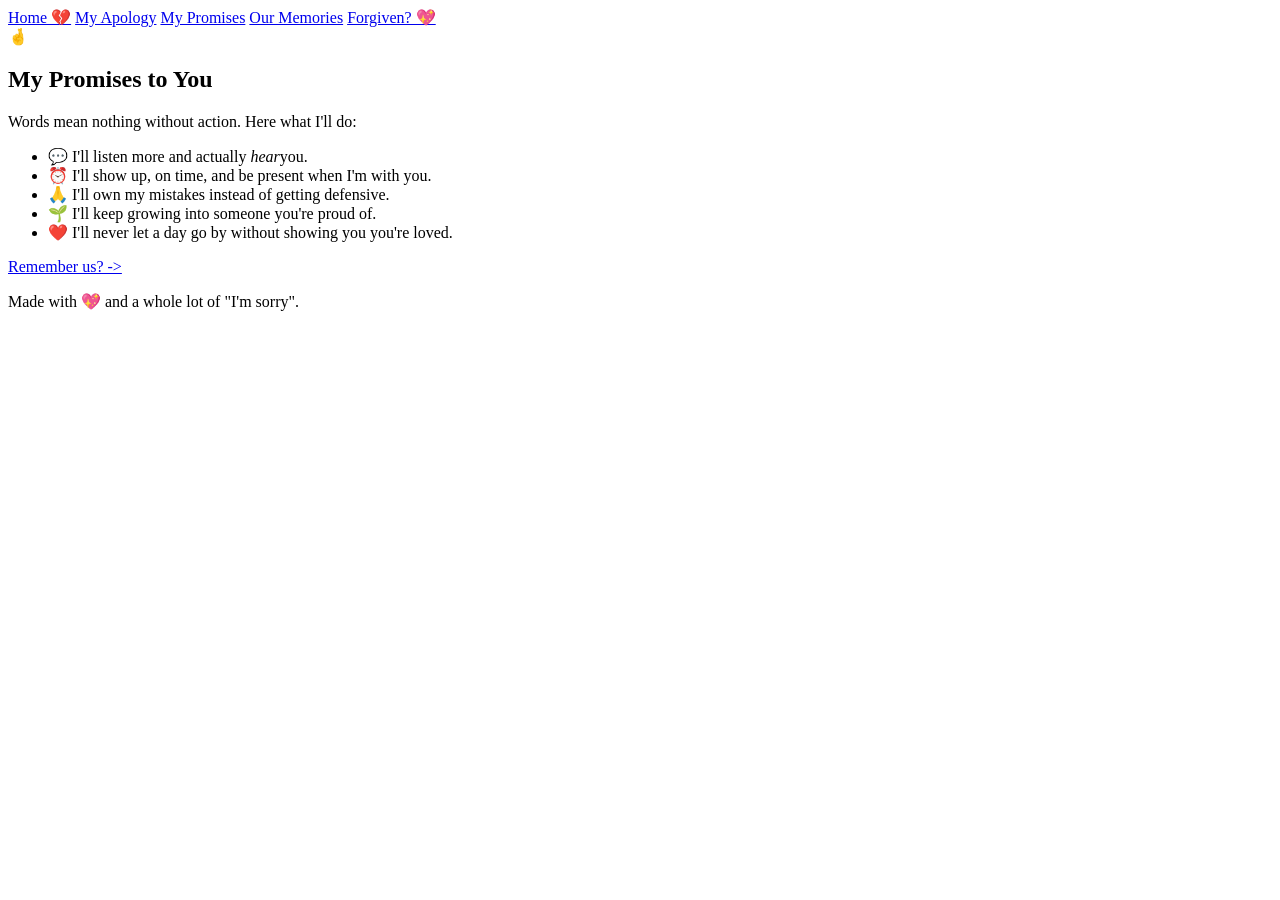
==== promises.html @ 35e125b9 "Add files via upload" ====
<!DOCTYPE html>
<html lang="en">
<head>
    <meta charset="UTF-8">
    <meta name="viewport" content="width=device-width, initial-scale=1.0">
    <title>My Promises 🤞</title>
    <link rel="stylesheet" href="css/style.css">
</head>
<body>
    <nav class="navbar">
        <a href="index.html">Home 💔</a>
        <a href="reasons.html">My Apology</a>
        <a href="promises.html" class="active">My Promises</a>
        <a href="memories.html">Our Memories</a>
        <a href="forgiven.html">Forgiven? 💖</a>
    </nav>

    <main class="page">
        <div class="card">
            <div class="emoji-big">🤞</div>
            <h2> My Promises to You</h2>
            <p class="subtitle">Words mean nothing without action. Here what I'll do:</p>
            <ul class="promise-list">
                <li>💬 I'll listen more and actually <em>hear</em>you.</li>
                <li>⏰ I'll show up, on time, and be present when I'm with you.</li>
                <li>🙏 I'll own my mistakes instead of getting defensive.</li>
                <li>🌱 I'll keep growing into someone you're proud of.</li>
                <li>❤️ I'll never let a day go by without showing you you're loved.</li>
            </ul>
            <a class="next-link" href="memories.html"> Remember us? -></a>
        </div>
        <p class="footer-note"> Made with 💖 and a whole lot of "I'm sorry".</p>
    </main>

    <script src="js/hearts.js"></script>
</body>
</html>
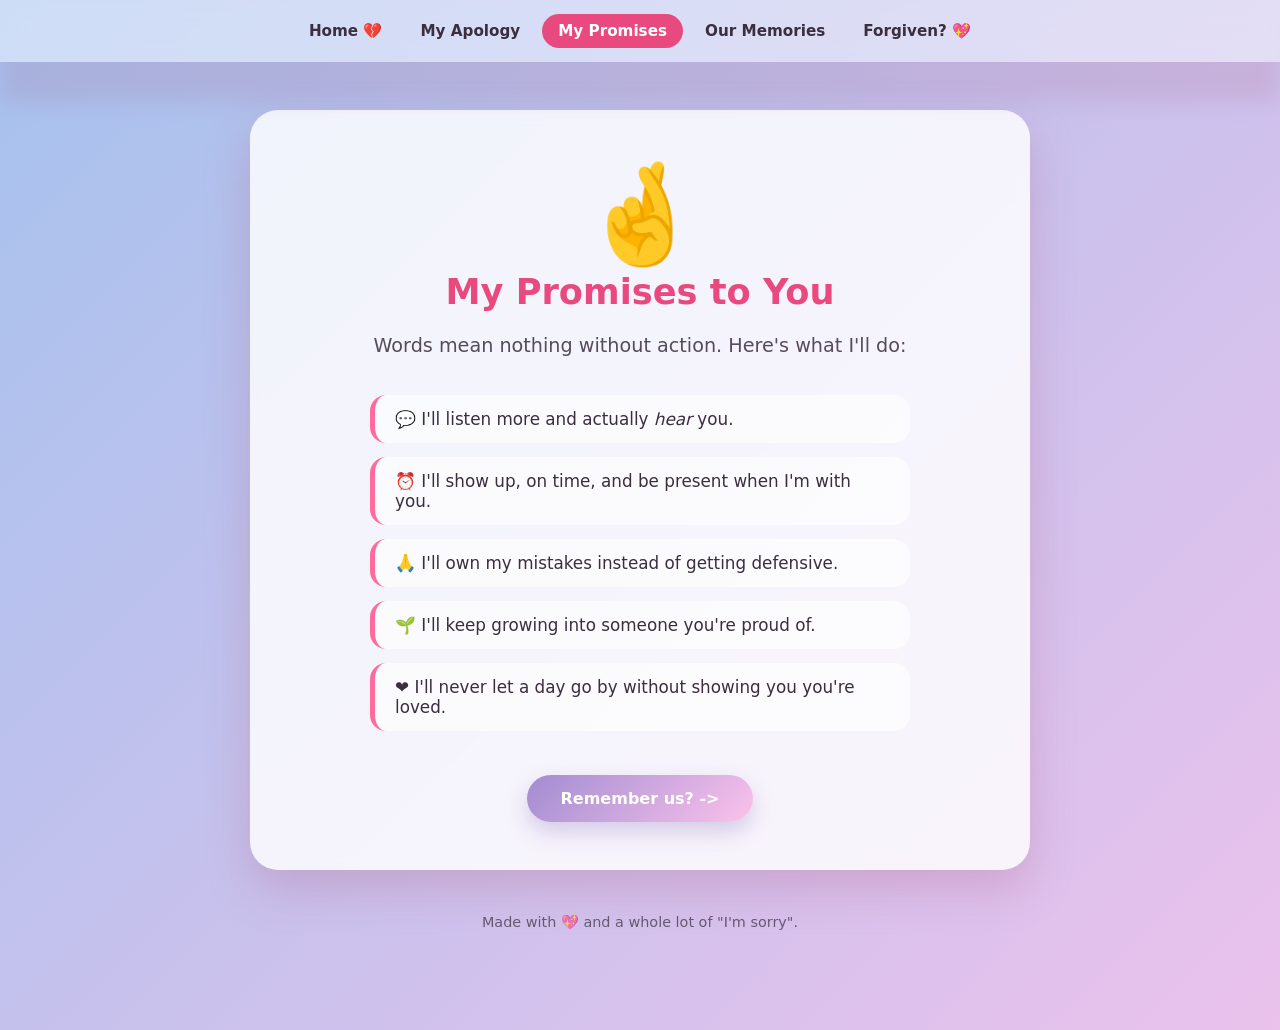
==== commit f1f722e8: "Fix HTML encoding issues in promises.html" ====
--- a/promises.html
+++ b/promises.html
@@ -19,9 +19,9 @@
         <div class="card">
             <div class="emoji-big">🤞</div>
             <h2> My Promises to You</h2>
-            <p class="subtitle">Words mean nothing without action. Here what I'll do:</p>
+            <p class="subtitle">Words mean nothing without action. Here's what I'll do:</p>
             <ul class="promise-list">
-                <li>💬 I'll listen more and actually <em>hear</em>you.</li>
+                <li>💬 I'll listen more and actually <em>hear</em> you.</li>
                 <li>⏰ I'll show up, on time, and be present when I'm with you.</li>
                 <li>🙏 I'll own my mistakes instead of getting defensive.</li>
                 <li>🌱 I'll keep growing into someone you're proud of.</li>
@@ -34,4 +34,4 @@
 
     <script src="js/hearts.js"></script>
 </body>
-</html>+</html>
--- a/css/style.css
+++ b/css/style.css
@@ -0,0 +1,334 @@
+* {
+    margin: 0;
+    padding: 0;
+    box-sizing: border-box;
+}
+
+:root {
+    --pink: #ff6b9d;
+    --pink-dark: #e84a7f;
+    --purple: #a18cd1;
+    --text: #3a2e3f;
+    --card-bg: rgba(255, 255, 255, 0.82);
+    --shadow: 0 18px 45px rgba(170, 90, 130, 0.28);
+}
+
+html, body {
+    height: 100%;
+}
+
+body {
+    font-family: "Segoe UI", "Poppins", system-ui, -apple-system, sans-serif;
+    color: var(--text);
+    min-height: 100vh;
+    background: linear-gradient(-45deg, #ffafbd, #ffca30, #fbc2eb, #a6c1ee);
+    background-size: 400% 400%;
+    animation: gradient 16s ease infinite;
+    overflow-x: hidden;
+}
+
+@keyframes gradientShift {
+    0% {
+        background-position: 0% 50%;
+    }
+    50% {
+        background-position: 100% 50%;
+    }
+    100% {
+        background-position: 0% 50%;
+    }
+}
+
+.navbar {
+    position: sticky;
+    top: 0;
+    z-index: 20;
+    display: flex;
+    flex-wrap: wrap;
+    justify-content: center;
+    gap: 6px;
+    padding: 14px 18px;
+    background: rgba(255, 255, 255, 0.45);
+    backdrop-filter: blur(10px);
+    box-shadow: 0 40px 20px rgba(170, 90, 130, 0.15);
+}
+
+.navbar a {
+    text-decoration: none;
+    color: var(--text);
+    font-weight: 600;
+    font-size: 0.95rem;
+    padding: 8px 16px;
+    border-radius: 999px;
+    transition: all 0.25s ease;
+}
+
+.navbar a:hover {
+    background: var(--pink);
+    color: #fff;
+    transform: translateY(-2px);
+}
+
+.navbar a.active {
+    background: var(--pink-dark);
+    color: #fff;
+}
+
+.page{
+    position: relative;
+    z-index: 10;
+    max-width: 820px;
+    margin: 0 auto;
+    padding: 48px 20px 80px;
+}
+
+.page.center{
+    min-height: calc(100vh - 60px);
+    display: flex;
+    align-items: center;
+    justify-content: center;
+}
+
+.card {
+    background: var(--card-bg);
+    backdrop-filter: blur(6px);
+    border-radius: 28px;
+    padding: 48px 40px;
+    box-shadow: var(--shadow);
+    text-align: center;
+    animation: popIn 0.6s cubic-bezier(0.18, 0.89, 0.32, 1.28);
+}
+
+@keyframes popIn {
+ from {
+        opacity: 0;
+        transform: scale(0.9) translateY(20px);
+    }
+    to {
+        opacity: 1;
+        transform: scale(1) translateY(0);
+    }
+}
+
+h1{
+    font-size: clamp(1.9rem, 5vw, 3rem);
+    line-height: 1.15;
+    margin-bottom: 14px;
+    color: var(--pink-dark);
+}
+
+h2{
+    font-size: clamp(1.5rem, 4vw, 2.2rem);
+    margin-bottom: 18px;
+    color: var(--pink-dark);
+}
+
+.subtitle {
+    font-size: clamp(1rem, 2.5vw, 1.2rem);
+    opacity: 0.85;
+    margin-bottom: 32px;
+}
+
+p {
+    line-height: 1.7;
+    font-size: 1.05rem;
+    margin-bottom: 16px;
+}
+
+.emoji-big{
+    font-size: clamp(3.5rem, 12vw, 6rem);
+    animation: bob 2.4s ease-in-out infinite;
+}
+
+@keyframes bob {
+    0%, 100% {
+        transform: translateY(0);
+    }
+    50% {
+        transform: translateY(-14px);
+    }
+}
+
+.btn-row {
+    display: flex;
+    gap: 22px;
+    justify-content: center;
+    align-items: center;
+    flex-wrap: wrap;
+    margin-top: 12px;
+    min-height: 70px;
+}
+
+.btn {
+    display: inline-flex;
+    border: none;
+    cursor: pointer;
+    font-family: inherit;
+    font-size: 1.15rem;
+    font-weight: 700;
+    padding: 16px 38px;
+    border-radius: 999px;
+    transition: transform 0.18s ease, box-shadow 0.18s ease, left 0.2s ease, top 0.2s ease;
+    text-decoration: none;
+}
+
+.btn-yes{
+    background: linear-gradient(135deg, #ff6b9d, #ff9a76);
+    color: #fff;
+    box-shadow: 0 10px 24px rgba(232, 74, 127, 0.45);
+}
+
+.btn-yes:hover {
+    transform: translateY(-3px) scale(1.05);
+    box-shadow: 0 14px 30px rgba(232, 74, 127, 0.55);
+}
+
+.btn-no {
+    background: #c7c1cc;
+    color: #5a5560;
+    box-shadow: 0 8px 18px rgba(0, 0, 0, 0.12);
+}
+
+.btn-no:hover {
+    background: #b8b2bd;
+}
+
+.next-link {
+    display: inline-block;
+    margin-top: 30px;
+    padding: 14px 34px;
+    border-radius: 999px;
+    text-decoration: none;
+    font-weight: 700;
+    color: #fff;
+    background: linear-gradient(135deg, #a18cd1, #fbc2eb);
+    box-shadow: 0 10px 22px rgba(161, 140, 200, 0.4);
+    transition: transform 0.2s ease;
+}
+
+.next-link:hover {
+    transform: translateY(-3px) scale(1.04);
+}
+
+.promise-list {
+    list-style: none;
+    text-align: left;
+    max-width: 540px;
+    margin: 10px auto 0;
+}
+
+.promise-list li {
+    background: rgba(255, 255, 255, 0.6);
+    margin-bottom: 14px;
+    padding: 14px 20px;
+    border-radius: 16px;
+    font-size: 1.05rem;
+    border-left: 5px solid var(--pink);
+    animation: slideIn 0.5s ease both;
+}
+
+.promise-list li:nth-child(2) {
+    animation-delay: 0.1s;
+}
+.promise-list li:nth-child(3) {
+    animation-delay: 0.2s;
+}
+.promise-list li:nth-child(4) {
+    animation-delay: 0.3s;
+}
+.promise-list li:nth-child(5) {
+    animation-delay: 0.4s;
+}
+
+@keyframes slideIn {
+    from {
+        opacity: 0;
+        transform: translateX(-24px);
+    }
+    to {
+        opacity: 1;
+        transform: translateX(0);
+    }
+}
+
+.memory-grid{
+    display: grid;
+    grid-template-columns: repeat(auto-fit, minmax(180px, 1fr));
+    gap: 18px;
+    margin-top: 26px;
+}
+
+.memory {
+    background: rgba(255, 255, 255, 0.7);
+    border-radius: 20px;
+    padding: 26px 16px;
+    transition: transform 0.25s ease, box-shadow 0.25s ease;
+}
+
+.memory:hover {
+    transform: translateY(-6px) rotate(-1.5deg);
+    box-shadow: var(--shadow);
+}
+
+.memory .m-emoji {
+    font-size: 3rem;
+    display: block;
+    margin-bottom: 10px;
+}
+
+.memory .m-title {
+    font-weight: 700;
+    margin-bottom: 6px;
+    color: var(--pink-dark);
+}
+
+.memory .m-text {
+    font-size: 0.92rem;
+    opacity: 0.8;
+    margin: 0;
+}
+
+.hearts-container {
+    position: fixed;
+    inset: 0;
+    pointer-events: none;
+    overflow: hidden;
+    z-index: 1;
+}
+
+.heart {
+    position: absolute;
+    bottom: -50px;
+    animation: floatUp linear forwards;
+    opacity: 0.85;
+    will-change: transform, opacity;
+}
+
+@keyframes floatUp {
+    to{
+        transform: translateY(-115vh) rotate(360deg);
+        opacity: 0;
+    }
+}
+
+.celebrate h1{
+    animation: wiggle 1.2s ease-in-out infinite;
+}
+
+@keyframes wiggle {
+    0%, 100% {
+        transform: rotate(-2deg);
+    }
+    50% {
+        transform: rotate(2deg);
+    }
+}
+
+.footer-note{
+    text-align: center;
+    margin-top: 40px;
+    font-size: 0.9rem;
+    opacity: 0.7;
+    position: relative;
+    z-index: 10;
+}
